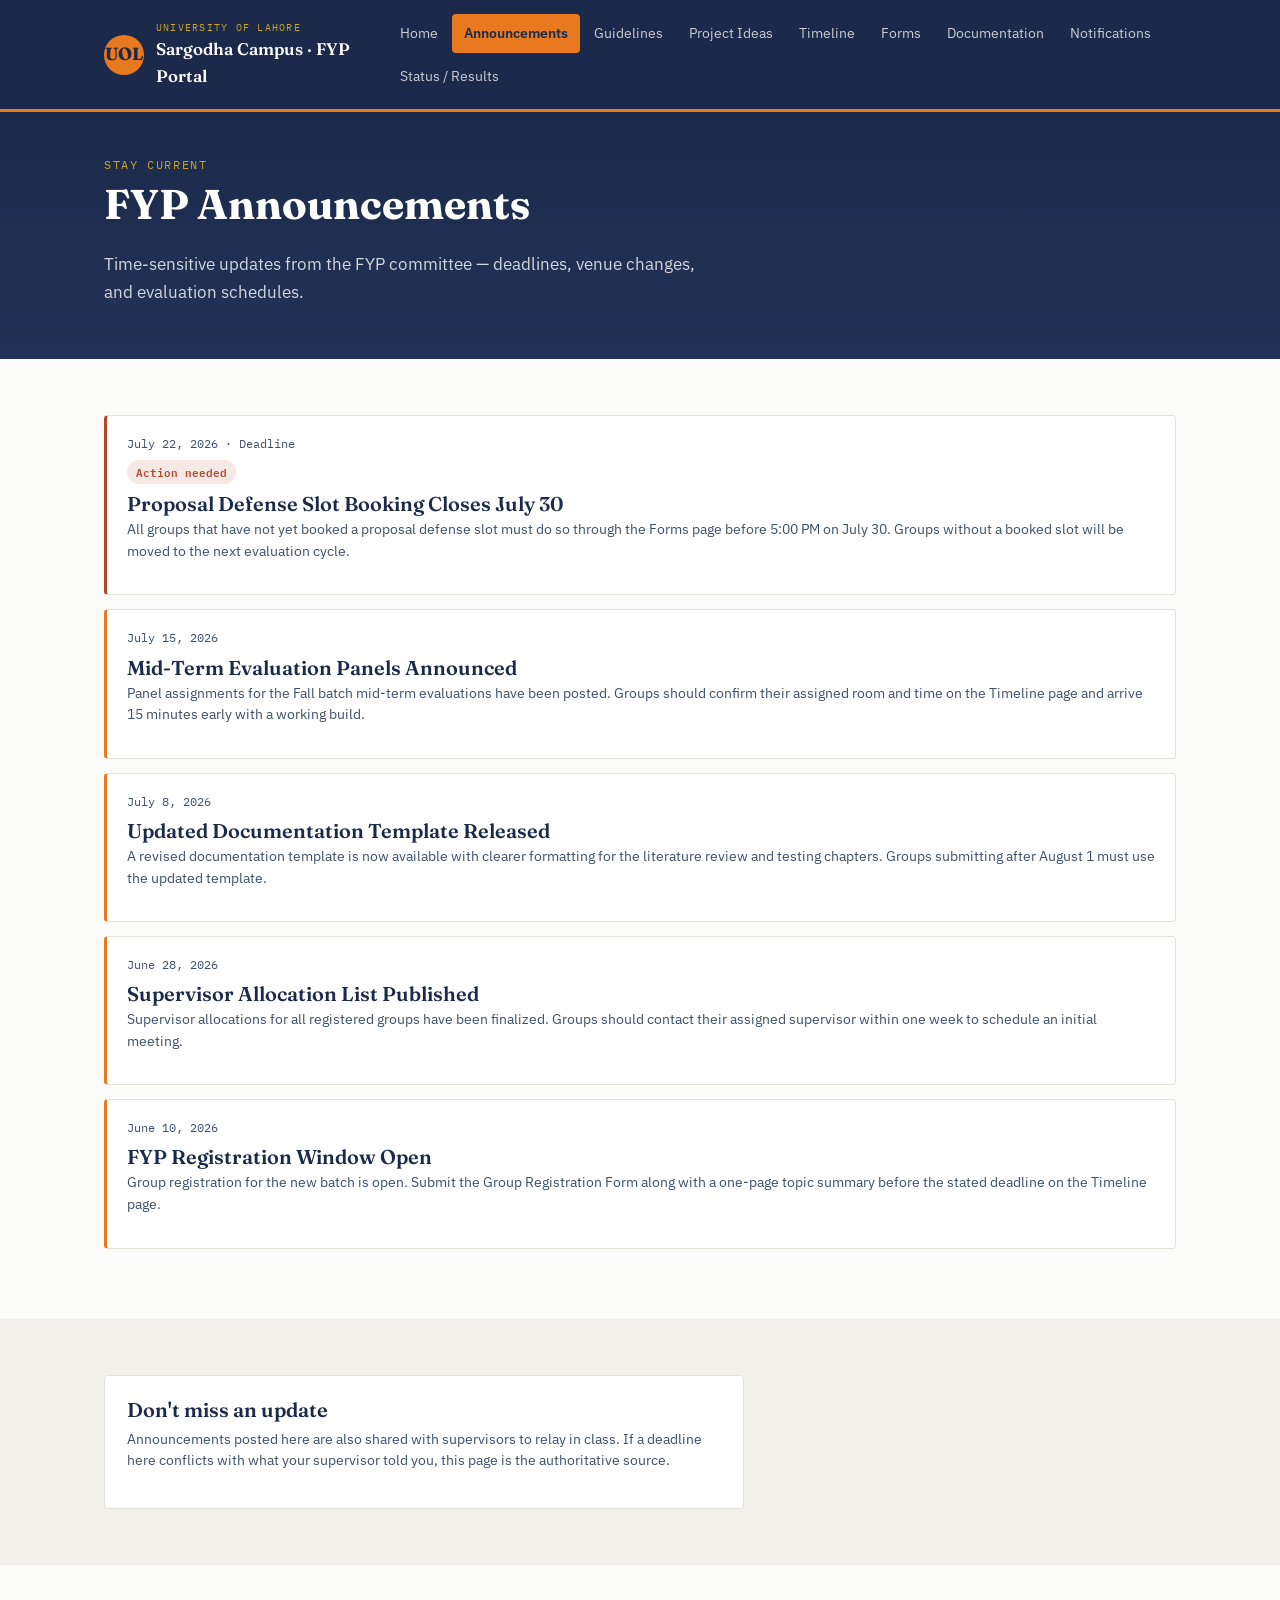
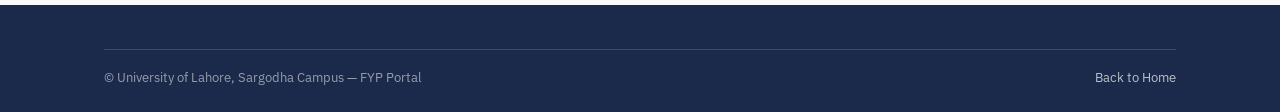
==== announcements.html @ 2bbf0681 "Add files via upload" ====
<!DOCTYPE html>
<html lang="en">
<head>
<meta charset="UTF-8">
<meta name="viewport" content="width=device-width, initial-scale=1.0">
<title>FYP Announcements | UOL Sargodha Campus</title>
<link rel="stylesheet" href="style.css">
</head>
<body>

<header class="site-header">
  <nav class="nav-bar">
    <a href="index.html" class="brand">
      <span class="brand-mark">UOL</span>
      <span class="brand-text">
        <span class="line1">University of Lahore</span>
        <span class="line2">Sargodha Campus · FYP Portal</span>
      </span>
    </a>
    <ul class="nav-links">
      <li><a href="index.html">Home</a></li>
      <li><a href="announcements.html" class="active">Announcements</a></li>
      <li><a href="guidelines.html">Guidelines</a></li>
      <li><a href="project-ideas.html">Project Ideas</a></li>
      <li><a href="timeline.html">Timeline</a></li>
      <li><a href="forms.html">Forms</a></li>
      <li><a href="documentation-template.html">Documentation</a></li>
      <li><a href="notifications.html">Notifications</a></li>
      <li><a href="results.html">Status / Results</a></li>
    </ul>
  </nav>
</header>

<section class="hero" style="padding:44px 0 36px;">
  <div class="container">
    <span class="eyebrow">Stay current</span>
    <h1 style="font-size: clamp(1.9rem, 3.4vw, 2.6rem);">FYP Announcements</h1>
    <p class="lead">Time-sensitive updates from the FYP committee — deadlines, venue changes, and evaluation schedules.</p>
  </div>
</section>

<section class="section">
  <div class="container">

    <div class="notice urgent">
      <span class="date">July 22, 2026 · Deadline</span>
      <span class="badge" style="background:rgba(180,71,42,0.12); color:#B4472A;">Action needed</span>
      <h3 style="margin:8px 0 4px;">Proposal Defense Slot Booking Closes July 30</h3>
      <p class="small-note">All groups that have not yet booked a proposal defense slot must do so through the Forms page before 5:00 PM on July 30. Groups without a booked slot will be moved to the next evaluation cycle.</p>
    </div>

    <div class="notice">
      <span class="date">July 15, 2026</span>
      <h3 style="margin:8px 0 4px;">Mid-Term Evaluation Panels Announced</h3>
      <p class="small-note">Panel assignments for the Fall batch mid-term evaluations have been posted. Groups should confirm their assigned room and time on the Timeline page and arrive 15 minutes early with a working build.</p>
    </div>

    <div class="notice">
      <span class="date">July 8, 2026</span>
      <h3 style="margin:8px 0 4px;">Updated Documentation Template Released</h3>
      <p class="small-note">A revised documentation template is now available with clearer formatting for the literature review and testing chapters. Groups submitting after August 1 must use the updated template.</p>
    </div>

    <div class="notice">
      <span class="date">June 28, 2026</span>
      <h3 style="margin:8px 0 4px;">Supervisor Allocation List Published</h3>
      <p class="small-note">Supervisor allocations for all registered groups have been finalized. Groups should contact their assigned supervisor within one week to schedule an initial meeting.</p>
    </div>

    <div class="notice">
      <span class="date">June 10, 2026</span>
      <h3 style="margin:8px 0 4px;">FYP Registration Window Open</h3>
      <p class="small-note">Group registration for the new batch is open. Submit the Group Registration Form along with a one-page topic summary before the stated deadline on the Timeline page.</p>
    </div>

  </div>
</section>

<section class="section section-alt">
  <div class="container">
    <div class="card" style="max-width:640px;">
      <h3>Don't miss an update</h3>
      <p class="small-note">Announcements posted here are also shared with supervisors to relay in class. If a deadline here conflicts with what your supervisor told you, this page is the authoritative source.</p>
    </div>
  </div>
</section>

<footer class="site-footer">
  <div class="container">
    <div class="footer-bottom">
      <span>&copy; University of Lahore, Sargodha Campus — FYP Portal</span>
      <span><a href="index.html">Back to Home</a></span>
    </div>
  </div>
</footer>

</body>
</html>
---- style.css ----
/* ============================================================
   UOL Sargodha Campus — FYP Portal
   Design tokens: "Citrus Rail" identity
   ============================================================ */

@import url('https://fonts.googleapis.com/css2?family=Fraunces:opsz,wght@9..144,400;9..144,500;9..144,600;9..144,700&family=IBM+Plex+Sans:wght@400;500;600;700&family=IBM+Plex+Mono:wght@400;500&display=swap');

:root{
  --ink:      #1B2A4A;
  --ink-2:    #3D4F6B;
  --paper:    #FBFBF9;
  --paper-2:  #F1F0EA;
  --citrus:   #E8791F;
  --citrus-dark: #C4630F;
  --leaf:     #35603C;
  --gold:     #C9A227;
  --line:     #E4E1D8;
  --white:    #FFFFFF;

  --font-display: "Fraunces", serif;
  --font-body: "IBM Plex Sans", system-ui, sans-serif;
  --font-mono: "IBM Plex Mono", monospace;

  --radius: 4px;
  --max-w: 1120px;
}

*{ box-sizing: border-box; }
html{ scroll-behavior: smooth; }
body{
  margin:0;
  font-family: var(--font-body);
  color: var(--ink);
  background: var(--paper);
  line-height: 1.6;
  -webkit-font-smoothing: antialiased;
}
img{ max-width:100%; display:block; }
a{ color: var(--leaf); text-decoration: none; }
a:hover{ text-decoration: underline; }
a:focus-visible, button:focus-visible{ outline: 2px solid var(--citrus); outline-offset: 2px; }

h1,h2,h3,h4{
  font-family: var(--font-display);
  color: var(--ink);
  margin: 0 0 0.5em 0;
  line-height: 1.15;
  font-weight: 600;
}
h1{ font-size: clamp(2.1rem, 4vw, 3.4rem); font-weight: 700; }
h2{ font-size: clamp(1.5rem, 2.6vw, 2.1rem); }
h3{ font-size: 1.25rem; }
p{ margin: 0 0 1em 0; }

.eyebrow{
  font-family: var(--font-mono);
  font-size: 0.72rem;
  letter-spacing: 0.14em;
  text-transform: uppercase;
  color: var(--citrus-dark);
  display:block;
  margin-bottom: 0.6em;
}

.container{
  max-width: var(--max-w);
  margin: 0 auto;
  padding: 0 24px;
}

/* ---------------- Header / Nav ---------------- */
.site-header{
  background: var(--ink);
  color: var(--paper);
  position: sticky;
  top:0;
  z-index: 50;
  border-bottom: 3px solid var(--citrus);
}
.nav-bar{
  display:flex;
  align-items:center;
  justify-content: space-between;
  padding: 14px 24px;
  max-width: var(--max-w);
  margin: 0 auto;
  gap: 20px;
}
.brand{
  display:flex;
  align-items:center;
  gap: 12px;
  color: var(--white);
}
.brand:hover{ text-decoration:none; }
.brand-mark{
  width: 40px; height:40px;
  border-radius: 50%;
  background: var(--citrus);
  display:flex; align-items:center; justify-content:center;
  font-family: var(--font-display);
  font-weight:700;
  color: var(--ink);
  font-size: 1.1rem;
  flex-shrink:0;
}
.brand-text .line1{
  font-family: var(--font-mono);
  font-size: 0.65rem;
  letter-spacing: 0.12em;
  text-transform: uppercase;
  color: var(--gold);
  display:block;
}
.brand-text .line2{
  font-family: var(--font-display);
  font-weight: 600;
  font-size: 1.05rem;
  color: var(--white);
}
.nav-links{
  display:flex;
  flex-wrap: wrap;
  gap: 4px 2px;
  list-style:none;
  margin:0; padding:0;
  font-size: 0.88rem;
}
.nav-links a{
  color: rgba(251,251,249,0.78);
  padding: 8px 12px;
  border-radius: var(--radius);
  display:inline-block;
}
.nav-links a:hover{
  color: var(--white);
  text-decoration: none;
  background: rgba(255,255,255,0.08);
}
.nav-links a.active{
  color: var(--ink);
  background: var(--citrus);
  font-weight: 600;
}
.nav-toggle{ display:none; }

@media (max-width: 880px){
  .nav-bar{ flex-direction: column; align-items: flex-start; }
  .nav-links{ font-size: 0.82rem; }
}

/* ---------------- Hero ---------------- */
.hero{
  background: linear-gradient(180deg, var(--ink) 0%, #223357 100%);
  color: var(--paper);
  padding: 64px 0 48px;
}
.hero h1{ color: var(--white); max-width: 760px; }
.hero .eyebrow{ color: var(--gold); }
.hero p.lead{
  color: rgba(251,251,249,0.82);
  max-width: 620px;
  font-size: 1.08rem;
}
.hero-actions{ display:flex; gap:12px; flex-wrap:wrap; margin-top: 20px; }

.btn{
  display:inline-block;
  font-family: var(--font-body);
  font-weight: 600;
  font-size: 0.92rem;
  padding: 11px 20px;
  border-radius: var(--radius);
  border: 1px solid transparent;
  cursor:pointer;
}
.btn:hover{ text-decoration:none; }
.btn-citrus{ background: var(--citrus); color: var(--ink); }
.btn-citrus:hover{ background: var(--white); }
.btn-outline{ background: transparent; color: var(--paper); border-color: rgba(251,251,249,0.4); }
.btn-outline:hover{ border-color: var(--white); background: rgba(255,255,255,0.06); }

/* ---------------- Citrus Rail (signature stepper) ---------------- */
.rail-section{ padding: 12px 0 56px; }
.rail{
  display:flex;
  gap: 0;
  position:relative;
  margin-top: 8px;
  overflow-x:auto;
  padding-bottom: 6px;
}
.rail::before{
  content:"";
  position:absolute;
  top: 21px; left: 0; right:0;
  height: 2px;
  background: repeating-linear-gradient(90deg, var(--gold) 0 8px, transparent 8px 14px);
  z-index:0;
}
.rail-stage{
  flex: 1 0 150px;
  position: relative;
  z-index:1;
  padding: 0 14px 0 0;
  text-align:left;
}
.rail-node{
  width: 42px; height:42px;
  border-radius: 50%;
  background: var(--white);
  border: 2px solid var(--citrus);
  display:flex; align-items:center; justify-content:center;
  font-family: var(--font-mono);
  font-weight:600;
  color: var(--citrus-dark);
  margin-bottom: 12px;
}
.rail-stage.done .rail-node{ background: var(--leaf); border-color: var(--leaf); color: var(--white); }
.rail-stage h4{ font-size: 0.95rem; margin-bottom: 4px; color: var(--ink); }
.rail-stage p{ font-size: 0.83rem; color: var(--ink-2); margin:0; }

/* ---------------- Sections / Cards ---------------- */
.section{ padding: 56px 0; }
.section-alt{ background: var(--paper-2); }
.section-head{ max-width: 680px; margin-bottom: 32px; }

.grid{
  display:grid;
  gap: 20px;
  grid-template-columns: repeat(auto-fit, minmax(260px, 1fr));
}
.card{
  background: var(--white);
  border: 1px solid var(--line);
  border-radius: var(--radius);
  padding: 22px;
}
.card h3{ margin-bottom: 8px; }
.card .tag{
  font-family: var(--font-mono);
  font-size: 0.68rem;
  letter-spacing: 0.08em;
  text-transform: uppercase;
  color: var(--leaf);
  background: rgba(53,96,60,0.08);
  padding: 3px 8px;
  border-radius: 3px;
  display:inline-block;
  margin-bottom: 10px;
}

/* ---------------- Announcement list ---------------- */
.notice{
  border-left: 3px solid var(--citrus);
  background: var(--white);
  border: 1px solid var(--line);
  border-left-width: 3px;
  border-left-color: var(--citrus);
  padding: 18px 20px;
  margin-bottom: 14px;
  border-radius: var(--radius);
}
.notice .date{
  font-family: var(--font-mono);
  font-size: 0.75rem;
  color: var(--ink-2);
  display:block;
  margin-bottom: 6px;
}
.notice.urgent{ border-left-color: #B4472A; }
.notice.urgent .tag{ color:#B4472A; background: rgba(180,71,42,0.08); }

/* ---------------- Table ---------------- */
table{ width:100%; border-collapse: collapse; background: var(--white); }
th, td{
  text-align:left;
  padding: 12px 14px;
  border-bottom: 1px solid var(--line);
  font-size: 0.92rem;
}
th{
  font-family: var(--font-mono);
  font-size: 0.72rem;
  letter-spacing: 0.08em;
  text-transform: uppercase;
  color: var(--ink-2);
  background: var(--paper-2);
}
.table-wrap{ border: 1px solid var(--line); border-radius: var(--radius); overflow: hidden; overflow-x:auto; }

/* ---------------- Forms list ---------------- */
.doc-row{
  display:flex;
  align-items:center;
  justify-content:space-between;
  gap: 16px;
  padding: 16px 20px;
  background: var(--white);
  border: 1px solid var(--line);
  border-radius: var(--radius);
  margin-bottom: 10px;
}
.doc-row .doc-name{ font-weight:600; }
.doc-row .doc-meta{ font-family: var(--font-mono); font-size: 0.75rem; color: var(--ink-2); }

/* ---------------- Footer ---------------- */
.site-footer{
  background: var(--ink);
  color: rgba(251,251,249,0.75);
  padding: 44px 0 24px;
  margin-top: 40px;
}
.footer-grid{
  display:grid;
  grid-template-columns: 1.4fr 1fr 1fr;
  gap: 32px;
  margin-bottom: 28px;
}
.site-footer h4{ color: var(--white); font-size: 0.95rem; margin-bottom: 12px; }
.site-footer a{ color: rgba(251,251,249,0.72); }
.site-footer a:hover{ color: var(--citrus); }
.site-footer ul{ list-style:none; padding:0; margin:0; }
.site-footer li{ margin-bottom: 8px; font-size: 0.9rem; }
.footer-bottom{
  border-top: 1px solid rgba(251,251,249,0.15);
  padding-top: 18px;
  font-size: 0.8rem;
  display:flex;
  justify-content:space-between;
  flex-wrap:wrap;
  gap: 8px;
  color: rgba(251,251,249,0.55);
}
@media (max-width: 760px){
  .footer-grid{ grid-template-columns: 1fr; }
}

/* ---------------- Utility ---------------- */
.mt-0{ margin-top:0; }
.small-note{ font-size: 0.85rem; color: var(--ink-2); }
.badge{
  display:inline-block;
  font-family: var(--font-mono);
  font-size: 0.7rem;
  padding: 3px 9px;
  border-radius: 999px;
  background: rgba(232,121,31,0.12);
  color: var(--citrus-dark);
  font-weight:600;
}
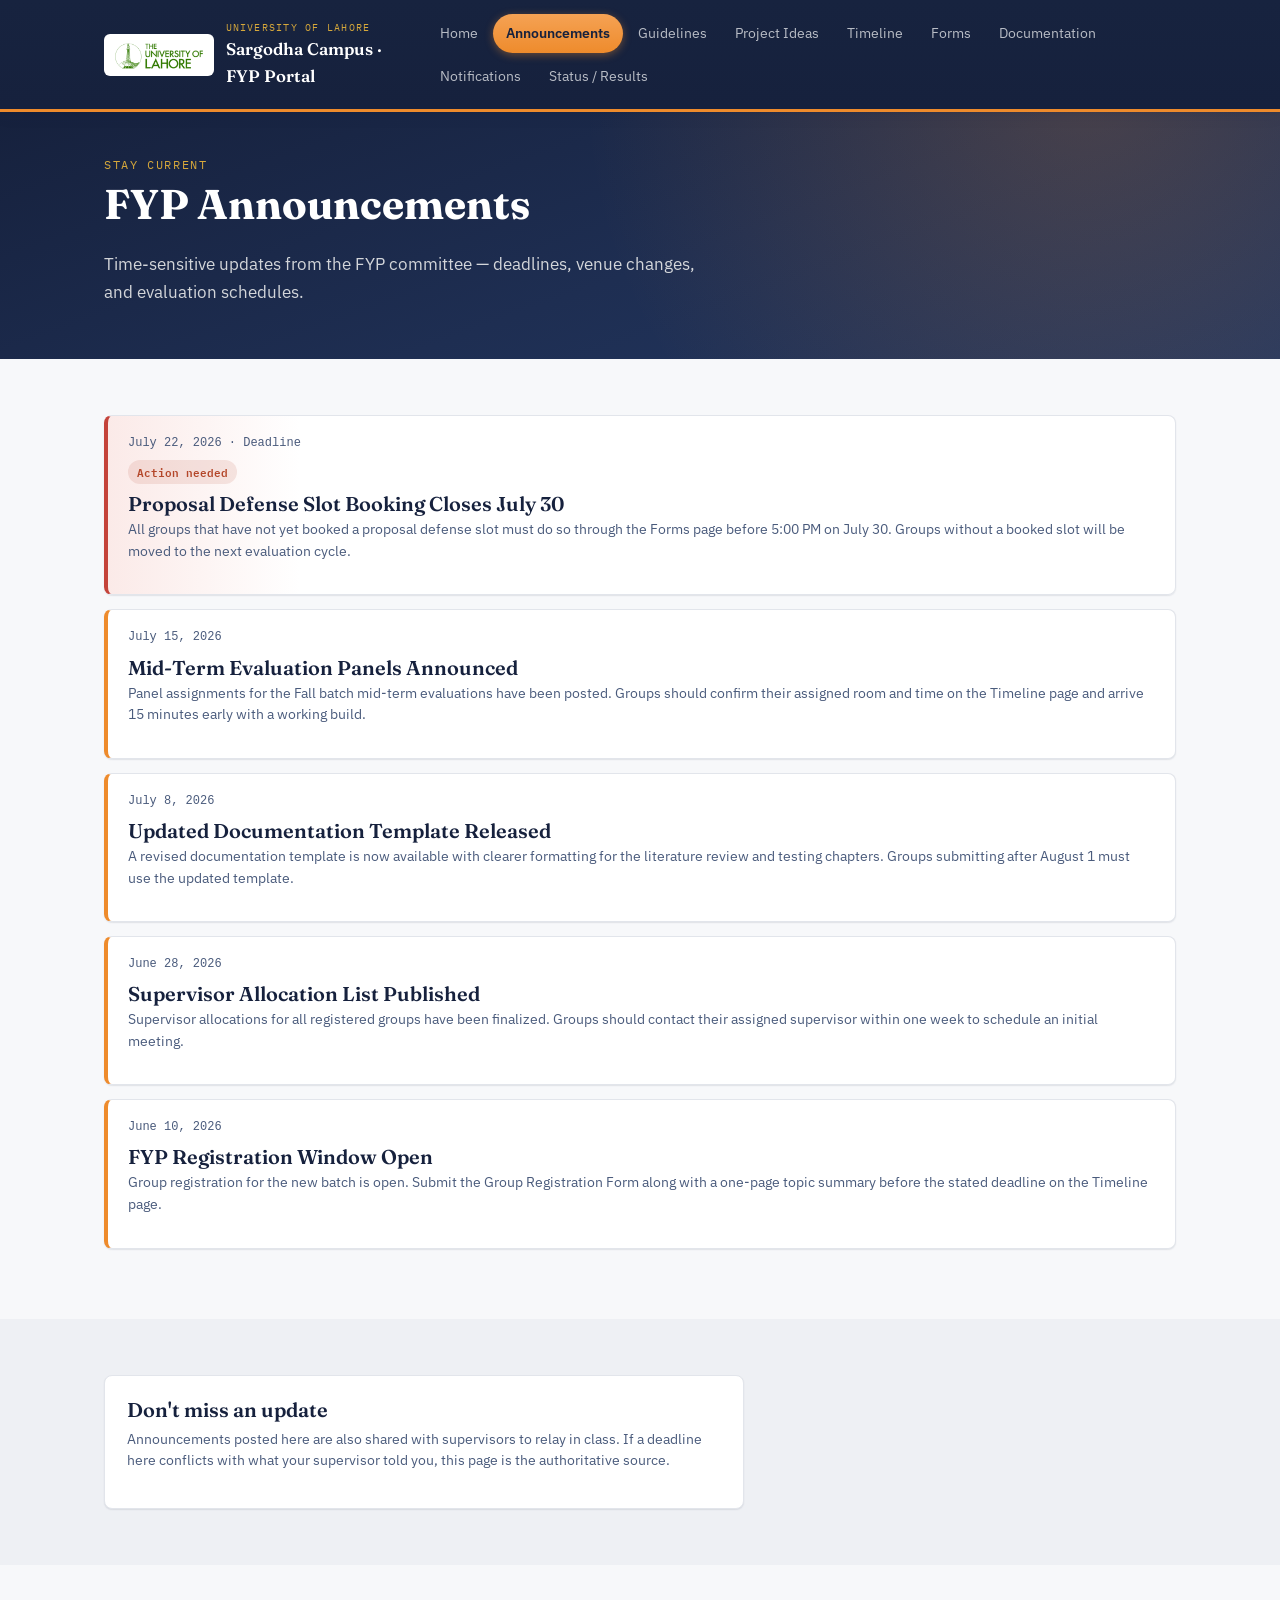
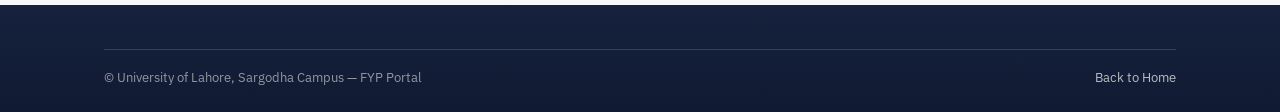
==== commit cad349f8: "Add files via upload" ====
--- a/announcements.html
+++ b/announcements.html
@@ -4,6 +4,7 @@
 <meta charset="UTF-8">
 <meta name="viewport" content="width=device-width, initial-scale=1.0">
 <title>FYP Announcements | UOL Sargodha Campus</title>
+<link rel="icon" type="image/png" href="uol-logo.png">
 <link rel="stylesheet" href="style.css">
 </head>
 <body>
@@ -11,7 +12,7 @@
 <header class="site-header">
   <nav class="nav-bar">
     <a href="index.html" class="brand">
-      <span class="brand-mark">UOL</span>
+      <img src="uol-logo.png" alt="University of Lahore logo" class="brand-logo">
       <span class="brand-text">
         <span class="line1">University of Lahore</span>
         <span class="line2">Sargodha Campus · FYP Portal</span>
--- a/style.css
+++ b/style.css
@@ -6,23 +6,35 @@
 @import url('https://fonts.googleapis.com/css2?family=Fraunces:opsz,wght@9..144,400;9..144,500;9..144,600;9..144,700&family=IBM+Plex+Sans:wght@400;500;600;700&family=IBM+Plex+Mono:wght@400;500&display=swap');
 
 :root{
-  --ink:      #1B2A4A;
-  --ink-2:    #3D4F6B;
-  --paper:    #FBFBF9;
-  --paper-2:  #F1F0EA;
-  --citrus:   #E8791F;
+  --ink:      #16213D;
+  --ink-2:    #4A5B7C;
+  --ink-soft: #7C8AA6;
+  --paper:    #F7F8FA;
+  --paper-2:  #EEF0F4;
+  --citrus:   #EE8B2C;
   --citrus-dark: #C4630F;
-  --leaf:     #35603C;
-  --gold:     #C9A227;
-  --line:     #E4E1D8;
+  --citrus-light: #FDF0E1;
+  --leaf:     #2E7D4F;
+  --leaf-light: #E4F3EA;
+  --gold:     #D6A83B;
+  --red:      #C4433A;
+  --red-light: #FBEAE8;
+  --blue:     #3866C9;
+  --blue-light:#EAF0FD;
+  --line:     #E2E5EB;
   --white:    #FFFFFF;
 
   --font-display: "Fraunces", serif;
   --font-body: "IBM Plex Sans", system-ui, sans-serif;
   --font-mono: "IBM Plex Mono", monospace;
 
-  --radius: 4px;
+  --radius: 8px;
+  --radius-sm: 5px;
   --max-w: 1120px;
+
+  --shadow-sm: 0 1px 2px rgba(22,33,61,0.06), 0 1px 1px rgba(22,33,61,0.04);
+  --shadow-md: 0 4px 14px rgba(22,33,61,0.08), 0 2px 4px rgba(22,33,61,0.05);
+  --shadow-lg: 0 12px 32px rgba(22,33,61,0.14), 0 4px 10px rgba(22,33,61,0.08);
 }
 
 *{ box-sizing: border-box; }
@@ -70,12 +82,13 @@
 
 /* ---------------- Header / Nav ---------------- */
 .site-header{
-  background: var(--ink);
+  background: linear-gradient(180deg, #17233F 0%, #16213D 100%);
   color: var(--paper);
   position: sticky;
   top:0;
   z-index: 50;
   border-bottom: 3px solid var(--citrus);
+  box-shadow: var(--shadow-md);
 }
 .nav-bar{
   display:flex;
@@ -93,16 +106,13 @@
   color: var(--white);
 }
 .brand:hover{ text-decoration:none; }
-.brand-mark{
-  width: 40px; height:40px;
-  border-radius: 50%;
-  background: var(--citrus);
-  display:flex; align-items:center; justify-content:center;
-  font-family: var(--font-display);
-  font-weight:700;
-  color: var(--ink);
-  font-size: 1.1rem;
+.brand-logo{
+  height: 42px;
+  width: auto;
   flex-shrink:0;
+  background: var(--white);
+  border-radius: 6px;
+  padding: 4px 8px;
 }
 .brand-text .line1{
   font-family: var(--font-mono);
@@ -127,20 +137,22 @@
   font-size: 0.88rem;
 }
 .nav-links a{
-  color: rgba(251,251,249,0.78);
-  padding: 8px 12px;
-  border-radius: var(--radius);
-  display:inline-block;
+  color: rgba(247,248,250,0.72);
+  padding: 8px 13px;
+  border-radius: 999px;
+  display:inline-block;
+  transition: background 0.15s ease, color 0.15s ease, box-shadow 0.15s ease;
 }
 .nav-links a:hover{
   color: var(--white);
   text-decoration: none;
-  background: rgba(255,255,255,0.08);
+  background: rgba(255,255,255,0.09);
 }
 .nav-links a.active{
   color: var(--ink);
-  background: var(--citrus);
-  font-weight: 600;
+  background: linear-gradient(180deg, #F5A254, var(--citrus));
+  font-weight: 600;
+  box-shadow: 0 2px 8px rgba(238,139,44,0.4);
 }
 .nav-toggle{ display:none; }
 
@@ -151,7 +163,9 @@
 
 /* ---------------- Hero ---------------- */
 .hero{
-  background: linear-gradient(180deg, var(--ink) 0%, #223357 100%);
+  background:
+    radial-gradient(circle at 85% -10%, rgba(238,139,44,0.20), transparent 45%),
+    linear-gradient(160deg, #16213D 0%, #1E2E52 55%, #223761 100%);
   color: var(--paper);
   padding: 64px 0 48px;
 }
@@ -169,16 +183,17 @@
   font-family: var(--font-body);
   font-weight: 600;
   font-size: 0.92rem;
-  padding: 11px 20px;
-  border-radius: var(--radius);
+  padding: 11px 22px;
+  border-radius: var(--radius-sm);
   border: 1px solid transparent;
   cursor:pointer;
-}
-.btn:hover{ text-decoration:none; }
-.btn-citrus{ background: var(--citrus); color: var(--ink); }
-.btn-citrus:hover{ background: var(--white); }
-.btn-outline{ background: transparent; color: var(--paper); border-color: rgba(251,251,249,0.4); }
-.btn-outline:hover{ border-color: var(--white); background: rgba(255,255,255,0.06); }
+  transition: transform 0.12s ease, box-shadow 0.12s ease, background 0.12s ease;
+}
+.btn:hover{ text-decoration:none; transform: translateY(-1px); }
+.btn-citrus{ background: linear-gradient(180deg, #F5A254, var(--citrus)); color: #2B1500; box-shadow: 0 4px 12px rgba(238,139,44,0.35); }
+.btn-citrus:hover{ box-shadow: 0 6px 18px rgba(238,139,44,0.45); }
+.btn-outline{ background: rgba(255,255,255,0.04); color: var(--paper); border-color: rgba(247,248,250,0.35); }
+.btn-outline:hover{ border-color: var(--white); background: rgba(255,255,255,0.1); }
 
 /* ---------------- Citrus Rail (signature stepper) ---------------- */
 .rail-section{ padding: 12px 0 56px; }
@@ -215,8 +230,9 @@
   font-weight:600;
   color: var(--citrus-dark);
   margin-bottom: 12px;
-}
-.rail-stage.done .rail-node{ background: var(--leaf); border-color: var(--leaf); color: var(--white); }
+  box-shadow: var(--shadow-sm);
+}
+.rail-stage.done .rail-node{ background: linear-gradient(180deg, #3E9463, var(--leaf)); border-color: var(--leaf); color: var(--white); box-shadow: 0 3px 10px rgba(46,125,79,0.35); }
 .rail-stage h4{ font-size: 0.95rem; margin-bottom: 4px; color: var(--ink); }
 .rail-stage p{ font-size: 0.83rem; color: var(--ink-2); margin:0; }
 
@@ -235,6 +251,13 @@
   border: 1px solid var(--line);
   border-radius: var(--radius);
   padding: 22px;
+  box-shadow: var(--shadow-sm);
+  transition: box-shadow 0.15s ease, transform 0.15s ease, border-color 0.15s ease;
+}
+.card:hover{
+  box-shadow: var(--shadow-md);
+  transform: translateY(-2px);
+  border-color: #D3D8E2;
 }
 .card h3{ margin-bottom: 8px; }
 .card .tag{
@@ -243,23 +266,23 @@
   letter-spacing: 0.08em;
   text-transform: uppercase;
   color: var(--leaf);
-  background: rgba(53,96,60,0.08);
-  padding: 3px 8px;
-  border-radius: 3px;
+  background: var(--leaf-light);
+  padding: 3px 9px;
+  border-radius: 999px;
   display:inline-block;
   margin-bottom: 10px;
+  font-weight: 600;
 }
 
 /* ---------------- Announcement list ---------------- */
 .notice{
-  border-left: 3px solid var(--citrus);
   background: var(--white);
   border: 1px solid var(--line);
-  border-left-width: 3px;
-  border-left-color: var(--citrus);
+  border-left: 4px solid var(--citrus);
   padding: 18px 20px;
   margin-bottom: 14px;
   border-radius: var(--radius);
+  box-shadow: var(--shadow-sm);
 }
 .notice .date{
   font-family: var(--font-mono);
@@ -267,15 +290,31 @@
   color: var(--ink-2);
   display:block;
   margin-bottom: 6px;
-}
-.notice.urgent{ border-left-color: #B4472A; }
-.notice.urgent .tag{ color:#B4472A; background: rgba(180,71,42,0.08); }
+  font-weight: 500;
+}
+.notice.urgent{ border-left-color: var(--red); background: linear-gradient(90deg, var(--red-light), var(--white) 18%); }
+.notice.urgent .tag{ color: var(--red); background: rgba(196,67,58,0.1); }
+
+/* ---------------- Status badges ---------------- */
+.status{
+  display:inline-block;
+  font-family: var(--font-mono);
+  font-size: 0.72rem;
+  font-weight: 600;
+  letter-spacing: 0.03em;
+  padding: 3px 10px;
+  border-radius: 999px;
+}
+.status-passed, .status-closed, .status-done{ background: var(--leaf-light); color: var(--leaf); }
+.status-pending, .status-progress, .status-upcoming{ background: var(--citrus-light); color: var(--citrus-dark); }
+.status-scheduled, .status-open, .status-awaiting{ background: var(--blue-light); color: var(--blue); }
+.status-late, .status-overdue{ background: var(--red-light); color: var(--red); }
 
 /* ---------------- Table ---------------- */
 table{ width:100%; border-collapse: collapse; background: var(--white); }
 th, td{
   text-align:left;
-  padding: 12px 14px;
+  padding: 13px 16px;
   border-bottom: 1px solid var(--line);
   font-size: 0.92rem;
 }
@@ -286,8 +325,12 @@
   text-transform: uppercase;
   color: var(--ink-2);
   background: var(--paper-2);
-}
-.table-wrap{ border: 1px solid var(--line); border-radius: var(--radius); overflow: hidden; overflow-x:auto; }
+  border-bottom: 1px solid #D8DCE4;
+}
+tbody tr{ transition: background 0.12s ease; }
+tbody tr:hover{ background: var(--paper-2); }
+tbody tr:last-child td{ border-bottom: none; }
+.table-wrap{ border: 1px solid var(--line); border-radius: var(--radius); overflow: hidden; overflow-x:auto; box-shadow: var(--shadow-sm); }
 
 /* ---------------- Forms list ---------------- */
 .doc-row{
@@ -300,14 +343,17 @@
   border: 1px solid var(--line);
   border-radius: var(--radius);
   margin-bottom: 10px;
-}
+  box-shadow: var(--shadow-sm);
+  transition: box-shadow 0.15s ease;
+}
+.doc-row:hover{ box-shadow: var(--shadow-md); }
 .doc-row .doc-name{ font-weight:600; }
 .doc-row .doc-meta{ font-family: var(--font-mono); font-size: 0.75rem; color: var(--ink-2); }
 
 /* ---------------- Footer ---------------- */
 .site-footer{
-  background: var(--ink);
-  color: rgba(251,251,249,0.75);
+  background: linear-gradient(180deg, #16213D 0%, #101A32 100%);
+  color: rgba(247,248,250,0.72);
   padding: 44px 0 24px;
   margin-top: 40px;
 }
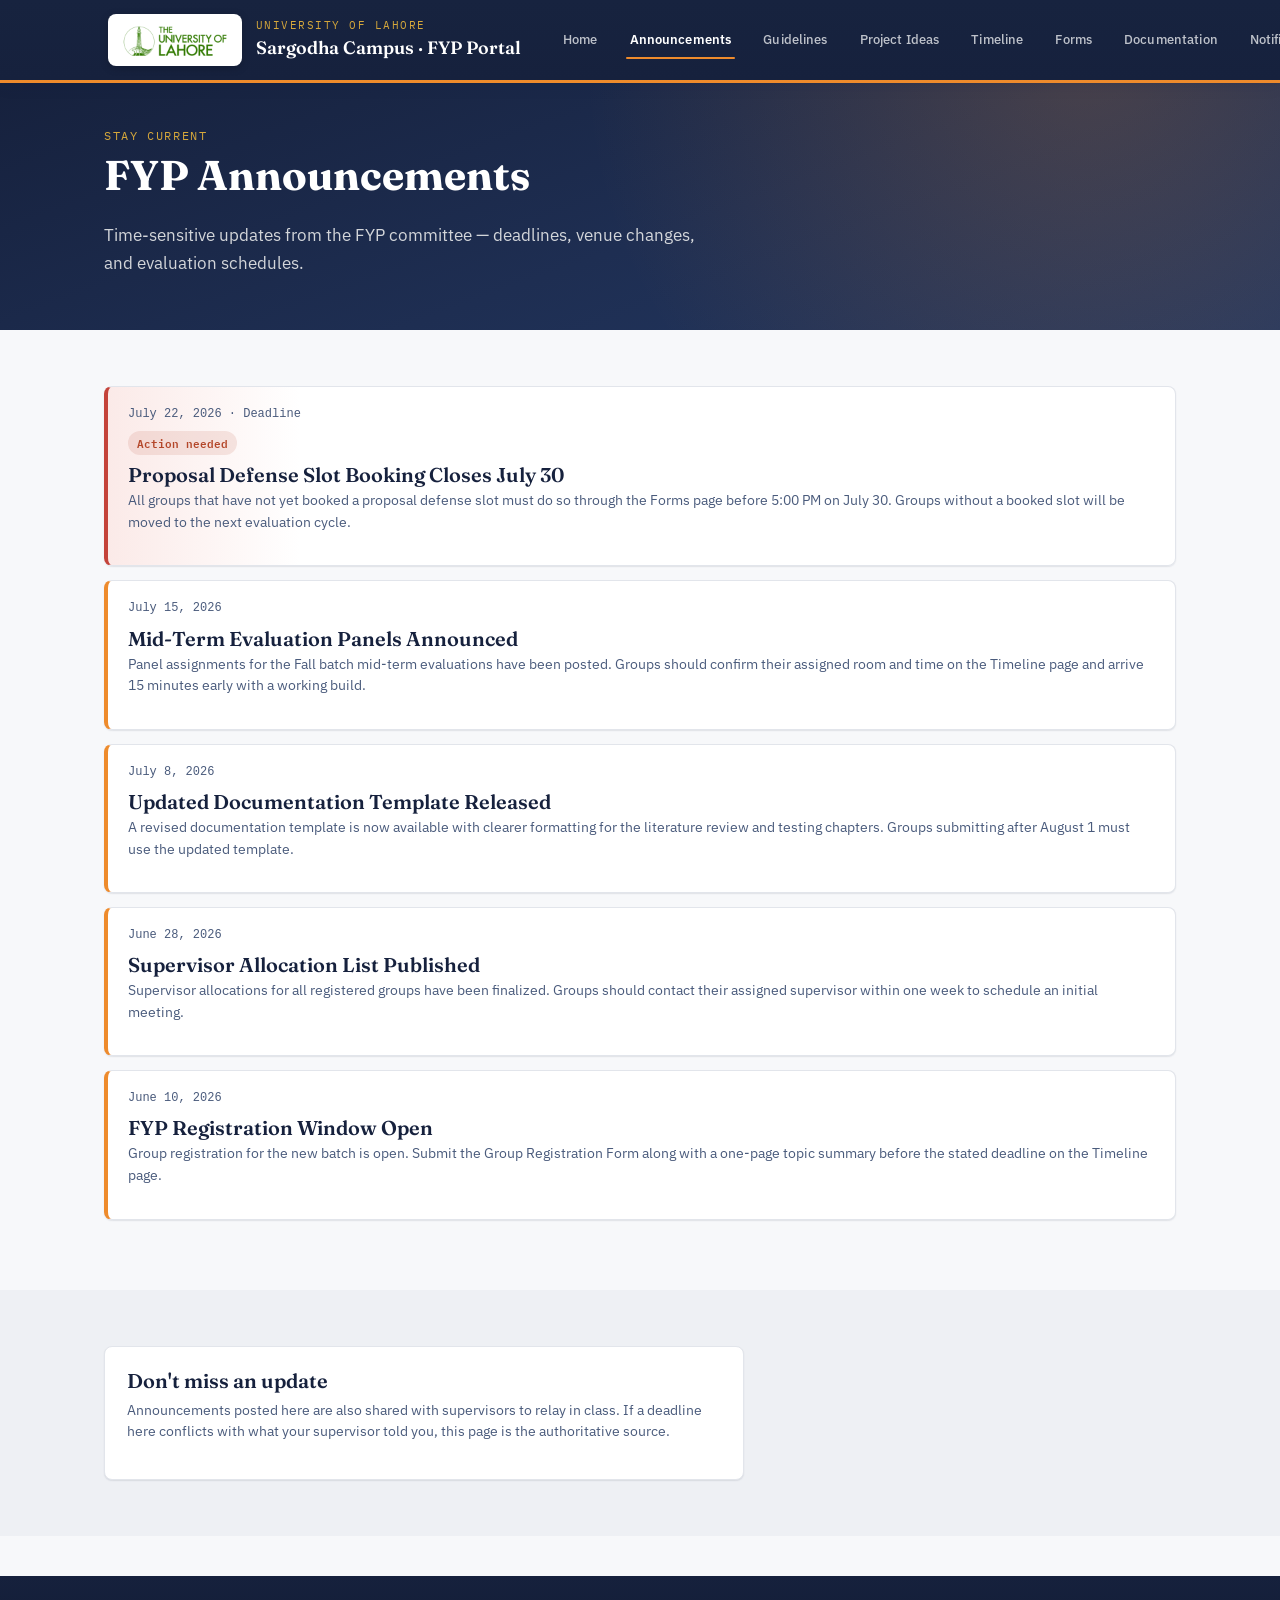
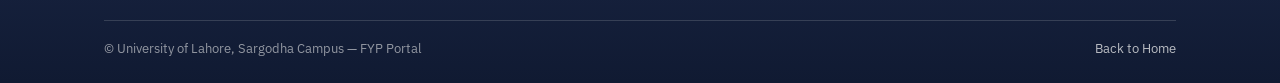
==== commit 94f4abc7: "Add files via upload" ====
--- a/announcements.html
+++ b/announcements.html
@@ -18,6 +18,7 @@
         <span class="line2">Sargodha Campus · FYP Portal</span>
       </span>
     </a>
+    <button class="nav-toggle" aria-label="Toggle menu"><span></span></button>
     <ul class="nav-links">
       <li><a href="index.html">Home</a></li>
       <li><a href="announcements.html" class="active">Announcements</a></li>
@@ -95,5 +96,6 @@
   </div>
 </footer>
 
+<script src="script.js"></script>
 </body>
 </html>
--- a/style.css
+++ b/style.css
@@ -94,71 +94,131 @@
   display:flex;
   align-items:center;
   justify-content: space-between;
-  padding: 14px 24px;
+  padding: 14px 28px;
   max-width: var(--max-w);
   margin: 0 auto;
-  gap: 20px;
+  gap: 28px;
+  min-height: 68px;
 }
 .brand{
   display:flex;
   align-items:center;
-  gap: 12px;
+  gap: 14px;
   color: var(--white);
+  flex-shrink: 0;
 }
 .brand:hover{ text-decoration:none; }
 .brand-logo{
-  height: 42px;
+  height: 52px;
   width: auto;
   flex-shrink:0;
   background: var(--white);
-  border-radius: 6px;
-  padding: 4px 8px;
-}
+  border-radius: 8px;
+  padding: 6px 12px;
+  box-shadow: 0 2px 8px rgba(0,0,0,0.18);
+}
+.brand-text{ display:flex; flex-direction: column; }
 .brand-text .line1{
   font-family: var(--font-mono);
-  font-size: 0.65rem;
-  letter-spacing: 0.12em;
+  font-size: 0.66rem;
+  letter-spacing: 0.14em;
   text-transform: uppercase;
   color: var(--gold);
   display:block;
+  white-space: nowrap;
 }
 .brand-text .line2{
   font-family: var(--font-display);
   font-weight: 600;
-  font-size: 1.05rem;
+  font-size: 1.12rem;
   color: var(--white);
-}
+  white-space: nowrap;
+}
+
+.nav-toggle{
+  display:none;
+  background: rgba(255,255,255,0.08);
+  border: 1px solid rgba(255,255,255,0.18);
+  border-radius: var(--radius-sm);
+  width: 42px; height: 38px;
+  cursor: pointer;
+  flex-shrink:0;
+  align-items:center;
+  justify-content:center;
+}
+.nav-toggle span, .nav-toggle::before, .nav-toggle::after{
+  content:"";
+  display:block;
+  width: 20px; height: 2px;
+  background: var(--white);
+  border-radius: 2px;
+  position: relative;
+}
+.nav-toggle span{ margin: 5px 0; }
+
 .nav-links{
   display:flex;
-  flex-wrap: wrap;
-  gap: 4px 2px;
+  align-items:center;
+  gap: 4px;
   list-style:none;
   margin:0; padding:0;
-  font-size: 0.88rem;
-}
+  font-size: 0.83rem;
+  flex-wrap: nowrap;
+}
+.nav-links li{ position:relative; }
 .nav-links a{
-  color: rgba(247,248,250,0.72);
-  padding: 8px 13px;
-  border-radius: 999px;
+  color: rgba(247,248,250,0.75);
+  padding: 10px 4px;
   display:inline-block;
-  transition: background 0.15s ease, color 0.15s ease, box-shadow 0.15s ease;
+  white-space: nowrap;
+  font-weight: 500;
+  letter-spacing: 0.01em;
+  text-decoration: none;
+  position: relative;
+  transition: color 0.15s ease;
+}
+.nav-links li{ margin: 0 10px; }
+.nav-links a::after{
+  content:"";
+  position:absolute;
+  left:0; right:0; bottom: 2px;
+  height: 2px;
+  background: var(--citrus);
+  border-radius: 2px;
+  transform: scaleX(0);
+  transform-origin: center;
+  transition: transform 0.2s ease;
 }
 .nav-links a:hover{
   color: var(--white);
-  text-decoration: none;
-  background: rgba(255,255,255,0.09);
-}
+}
+.nav-links a:hover::after{ transform: scaleX(1); }
 .nav-links a.active{
-  color: var(--ink);
-  background: linear-gradient(180deg, #F5A254, var(--citrus));
-  font-weight: 600;
-  box-shadow: 0 2px 8px rgba(238,139,44,0.4);
-}
-.nav-toggle{ display:none; }
-
-@media (max-width: 880px){
-  .nav-bar{ flex-direction: column; align-items: flex-start; }
-  .nav-links{ font-size: 0.82rem; }
+  color: var(--white);
+  font-weight: 600;
+}
+.nav-links a.active::after{ transform: scaleX(1); }
+
+@media (max-width: 980px){
+  .nav-toggle{ display:flex; }
+  .nav-links{
+    display:none;
+    position: absolute;
+    top: 100%;
+    left:0; right:0;
+    background: #16213D;
+    flex-direction: column;
+    align-items: stretch;
+    padding: 8px 16px 16px;
+    box-shadow: var(--shadow-lg);
+    border-top: 1px solid rgba(255,255,255,0.08);
+  }
+  .nav-links.open{ display:flex; }
+  .nav-links li{ margin: 0; width:100%; }
+  .nav-links a{ padding: 12px 6px; width:100%; }
+  .nav-links a::after{ display:none; }
+  .nav-links a.active{ color: var(--citrus); }
+  .nav-bar{ position: relative; flex-wrap: wrap; }
 }
 
 /* ---------------- Hero ---------------- */
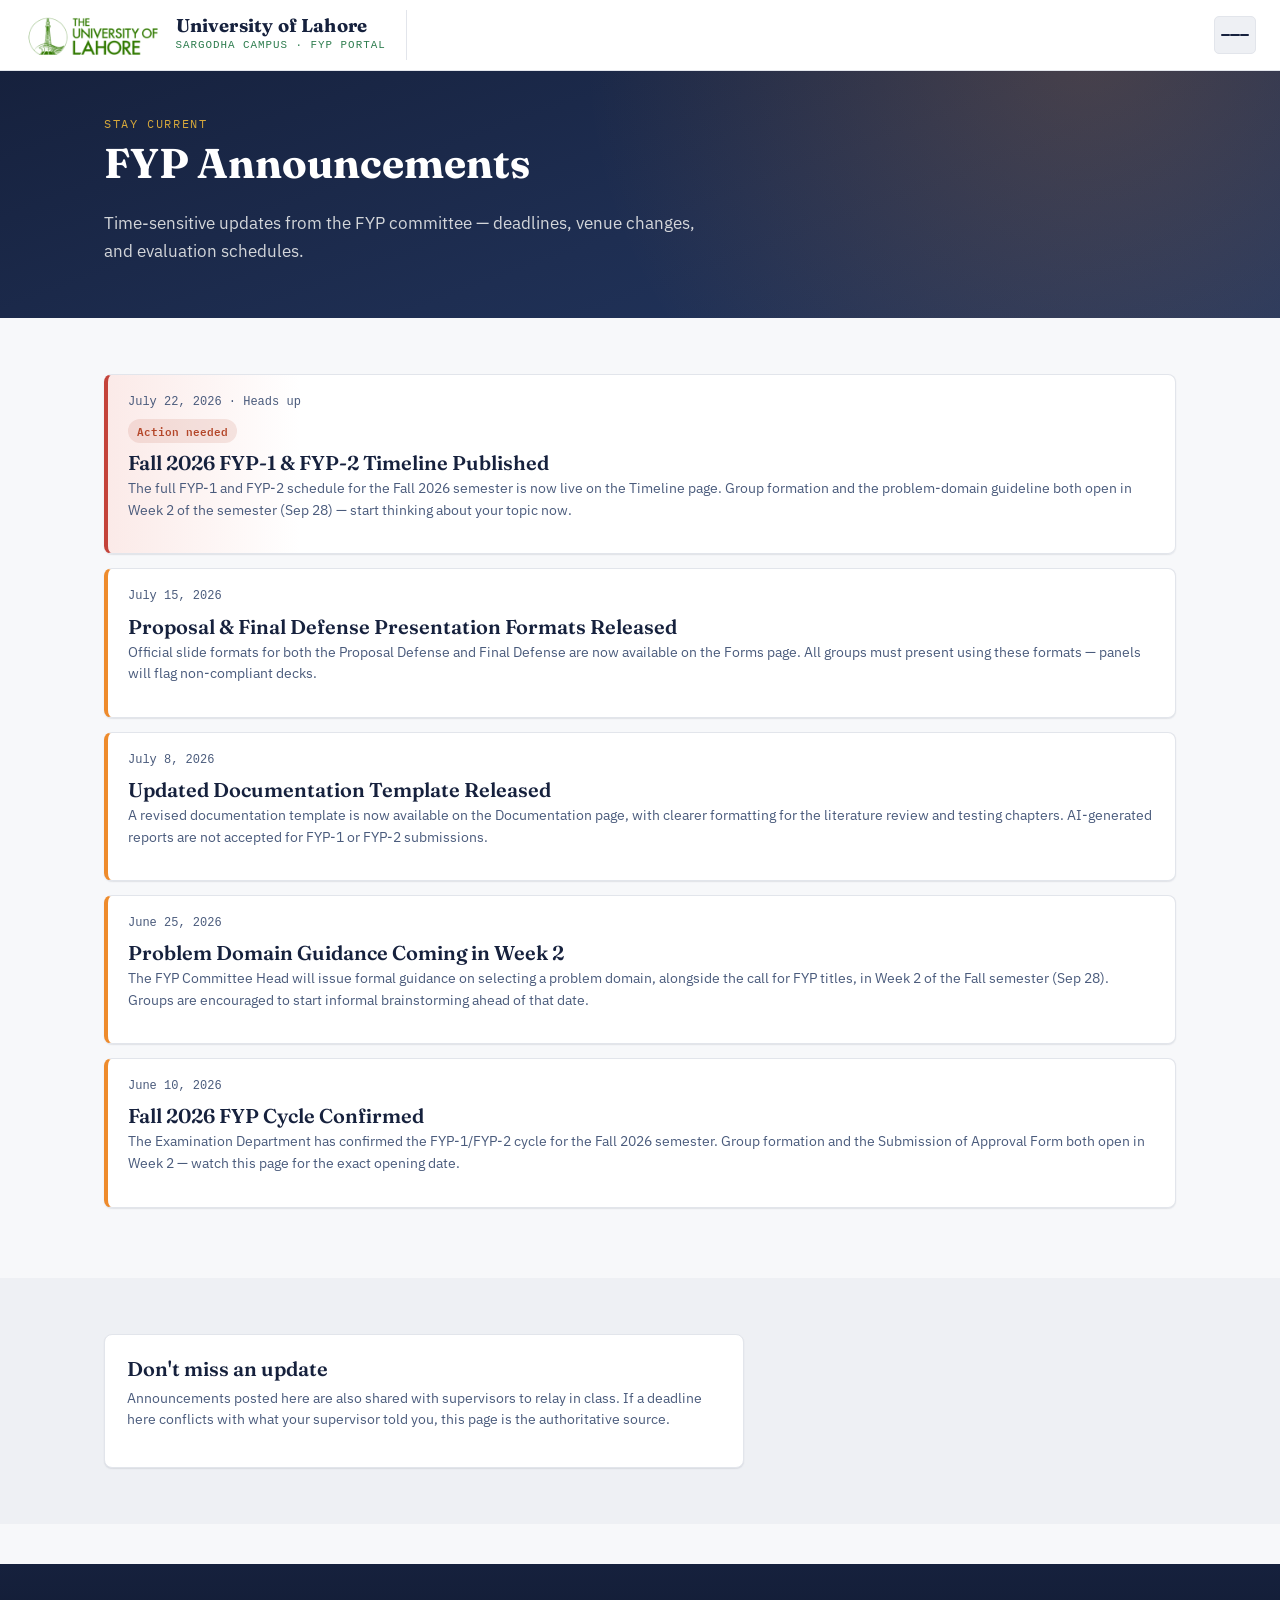
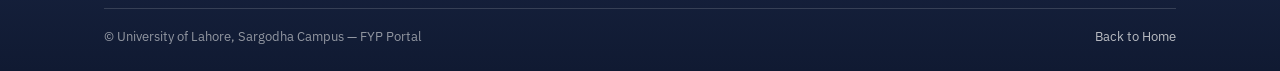
==== commit 0fd91dfd: "Add files via upload" ====
--- a/announcements.html
+++ b/announcements.html
@@ -45,34 +45,34 @@
   <div class="container">
 
     <div class="notice urgent">
-      <span class="date">July 22, 2026 · Deadline</span>
+      <span class="date">July 22, 2026 · Heads up</span>
       <span class="badge" style="background:rgba(180,71,42,0.12); color:#B4472A;">Action needed</span>
-      <h3 style="margin:8px 0 4px;">Proposal Defense Slot Booking Closes July 30</h3>
-      <p class="small-note">All groups that have not yet booked a proposal defense slot must do so through the Forms page before 5:00 PM on July 30. Groups without a booked slot will be moved to the next evaluation cycle.</p>
+      <h3 style="margin:8px 0 4px;">Fall 2026 FYP-1 &amp; FYP-2 Timeline Published</h3>
+      <p class="small-note">The full FYP-1 and FYP-2 schedule for the Fall 2026 semester is now live on the Timeline page. Group formation and the problem-domain guideline both open in Week 2 of the semester (Sep 28) — start thinking about your topic now.</p>
     </div>
 
     <div class="notice">
       <span class="date">July 15, 2026</span>
-      <h3 style="margin:8px 0 4px;">Mid-Term Evaluation Panels Announced</h3>
-      <p class="small-note">Panel assignments for the Fall batch mid-term evaluations have been posted. Groups should confirm their assigned room and time on the Timeline page and arrive 15 minutes early with a working build.</p>
+      <h3 style="margin:8px 0 4px;">Proposal &amp; Final Defense Presentation Formats Released</h3>
+      <p class="small-note">Official slide formats for both the Proposal Defense and Final Defense are now available on the Forms page. All groups must present using these formats — panels will flag non-compliant decks.</p>
     </div>
 
     <div class="notice">
       <span class="date">July 8, 2026</span>
       <h3 style="margin:8px 0 4px;">Updated Documentation Template Released</h3>
-      <p class="small-note">A revised documentation template is now available with clearer formatting for the literature review and testing chapters. Groups submitting after August 1 must use the updated template.</p>
+      <p class="small-note">A revised documentation template is now available on the Documentation page, with clearer formatting for the literature review and testing chapters. AI-generated reports are not accepted for FYP-1 or FYP-2 submissions.</p>
     </div>
 
     <div class="notice">
-      <span class="date">June 28, 2026</span>
-      <h3 style="margin:8px 0 4px;">Supervisor Allocation List Published</h3>
-      <p class="small-note">Supervisor allocations for all registered groups have been finalized. Groups should contact their assigned supervisor within one week to schedule an initial meeting.</p>
+      <span class="date">June 25, 2026</span>
+      <h3 style="margin:8px 0 4px;">Problem Domain Guidance Coming in Week 2</h3>
+      <p class="small-note">The FYP Committee Head will issue formal guidance on selecting a problem domain, alongside the call for FYP titles, in Week 2 of the Fall semester (Sep 28). Groups are encouraged to start informal brainstorming ahead of that date.</p>
     </div>
 
     <div class="notice">
       <span class="date">June 10, 2026</span>
-      <h3 style="margin:8px 0 4px;">FYP Registration Window Open</h3>
-      <p class="small-note">Group registration for the new batch is open. Submit the Group Registration Form along with a one-page topic summary before the stated deadline on the Timeline page.</p>
+      <h3 style="margin:8px 0 4px;">Fall 2026 FYP Cycle Confirmed</h3>
+      <p class="small-note">The Examination Department has confirmed the FYP-1/FYP-2 cycle for the Fall 2026 semester. Group formation and the Submission of Approval Form both open in Week 2 — watch this page for the exact opening date.</p>
     </div>
 
   </div>
--- a/style.css
+++ b/style.css
@@ -31,6 +31,7 @@
   --radius: 8px;
   --radius-sm: 5px;
   --max-w: 1120px;
+  --nav-max-w: 1400px;
 
   --shadow-sm: 0 1px 2px rgba(22,33,61,0.06), 0 1px 1px rgba(22,33,61,0.04);
   --shadow-md: 0 4px 14px rgba(22,33,61,0.08), 0 2px 4px rgba(22,33,61,0.05);
@@ -38,7 +39,7 @@
 }
 
 *{ box-sizing: border-box; }
-html{ scroll-behavior: smooth; }
+html{ scroll-behavior: smooth; overflow-x: hidden; }
 body{
   margin:0;
   font-family: var(--font-body);
@@ -46,6 +47,7 @@
   background: var(--paper);
   line-height: 1.6;
   -webkit-font-smoothing: antialiased;
+  max-width: 100vw;
 }
 img{ max-width:100%; display:block; }
 a{ color: var(--leaf); text-decoration: none; }
@@ -82,63 +84,66 @@
 
 /* ---------------- Header / Nav ---------------- */
 .site-header{
-  background: linear-gradient(180deg, #17233F 0%, #16213D 100%);
-  color: var(--paper);
+  background: var(--white);
+  color: var(--ink);
   position: sticky;
   top:0;
   z-index: 50;
-  border-bottom: 3px solid var(--citrus);
-  box-shadow: var(--shadow-md);
+  border-bottom: 1px solid var(--line);
+  box-shadow: 0 1px 0 rgba(22,33,61,0.02);
 }
 .nav-bar{
   display:flex;
   align-items:center;
   justify-content: space-between;
-  padding: 14px 28px;
-  max-width: var(--max-w);
+  padding: 10px 24px;
+  max-width: var(--nav-max-w);
   margin: 0 auto;
-  gap: 28px;
+  gap: 20px;
   min-height: 68px;
 }
 .brand{
   display:flex;
   align-items:center;
   gap: 14px;
-  color: var(--white);
+  color: var(--ink);
   flex-shrink: 0;
+  padding-right: 20px;
+  border-right: 1px solid var(--line);
 }
 .brand:hover{ text-decoration:none; }
 .brand-logo{
-  height: 52px;
+  height: 50px;
   width: auto;
   flex-shrink:0;
-  background: var(--white);
-  border-radius: 8px;
-  padding: 6px 12px;
-  box-shadow: 0 2px 8px rgba(0,0,0,0.18);
+  background: transparent;
+  border-radius: 0;
+  padding: 0;
 }
 .brand-text{ display:flex; flex-direction: column; }
 .brand-text .line1{
-  font-family: var(--font-mono);
-  font-size: 0.66rem;
-  letter-spacing: 0.14em;
+  font-family: var(--font-display);
+  font-weight: 700;
+  font-size: 1.16rem;
+  color: var(--ink);
+  letter-spacing: 0.01em;
+  white-space: nowrap;
+  line-height: 1.2;
+}
+.brand-text .line2{
+  font-family: var(--font-mono);
+  font-weight: 500;
+  font-size: 0.68rem;
+  letter-spacing: 0.09em;
   text-transform: uppercase;
-  color: var(--gold);
-  display:block;
-  white-space: nowrap;
-}
-.brand-text .line2{
-  font-family: var(--font-display);
-  font-weight: 600;
-  font-size: 1.12rem;
-  color: var(--white);
+  color: var(--leaf);
   white-space: nowrap;
 }
 
 .nav-toggle{
   display:none;
-  background: rgba(255,255,255,0.08);
-  border: 1px solid rgba(255,255,255,0.18);
+  background: var(--paper-2);
+  border: 1px solid var(--line);
   border-radius: var(--radius-sm);
   width: 42px; height: 38px;
   cursor: pointer;
@@ -150,7 +155,7 @@
   content:"";
   display:block;
   width: 20px; height: 2px;
-  background: var(--white);
+  background: var(--ink);
   border-radius: 2px;
   position: relative;
 }
@@ -159,66 +164,66 @@
 .nav-links{
   display:flex;
   align-items:center;
-  gap: 4px;
+  gap: 2px;
   list-style:none;
   margin:0; padding:0;
-  font-size: 0.83rem;
+  font-size: 0.82rem;
   flex-wrap: nowrap;
-}
-.nav-links li{ position:relative; }
+  flex: 1;
+}
+.nav-links li{ position:relative; margin: 0; }
 .nav-links a{
-  color: rgba(247,248,250,0.75);
-  padding: 10px 4px;
-  display:inline-block;
+  color: var(--ink-2);
+  padding: 9px 13px;
+  display:inline-flex;
+  align-items:center;
   white-space: nowrap;
   font-weight: 500;
   letter-spacing: 0.01em;
   text-decoration: none;
   position: relative;
-  transition: color 0.15s ease;
-}
-.nav-links li{ margin: 0 10px; }
-.nav-links a::after{
-  content:"";
-  position:absolute;
-  left:0; right:0; bottom: 2px;
-  height: 2px;
-  background: var(--citrus);
-  border-radius: 2px;
-  transform: scaleX(0);
-  transform-origin: center;
-  transition: transform 0.2s ease;
+  border-radius: 999px;
+  transition: color 0.15s ease, background 0.15s ease;
 }
 .nav-links a:hover{
-  color: var(--white);
-}
-.nav-links a:hover::after{ transform: scaleX(1); }
+  color: var(--ink);
+  background: var(--paper-2);
+  text-decoration: none;
+}
 .nav-links a.active{
-  color: var(--white);
+  color: var(--leaf);
   font-weight: 600;
-}
-.nav-links a.active::after{ transform: scaleX(1); }
-
-@media (max-width: 980px){
+  background: var(--leaf-light);
+}
+
+@media (max-width: 1400px){
   .nav-toggle{ display:flex; }
   .nav-links{
     display:none;
     position: absolute;
     top: 100%;
     left:0; right:0;
-    background: #16213D;
+    background: var(--white);
     flex-direction: column;
     align-items: stretch;
-    padding: 8px 16px 16px;
+    padding: 10px 16px 18px;
     box-shadow: var(--shadow-lg);
-    border-top: 1px solid rgba(255,255,255,0.08);
+    border-top: 1px solid var(--line);
+    gap: 2px;
   }
   .nav-links.open{ display:flex; }
   .nav-links li{ margin: 0; width:100%; }
-  .nav-links a{ padding: 12px 6px; width:100%; }
-  .nav-links a::after{ display:none; }
-  .nav-links a.active{ color: var(--citrus); }
+  .nav-links a{ padding: 12px 14px; width:100%; border-radius: var(--radius-sm); }
+  .nav-links a.active{ color: var(--leaf); }
   .nav-bar{ position: relative; flex-wrap: wrap; }
+}
+
+@media (max-width: 420px){
+  .brand{ gap: 10px; padding-right: 10px; border-right: none; min-width:0; flex-shrink: 1; }
+  .brand-logo{ height: 44px; }
+  .brand-text{ min-width:0; }
+  .brand-text .line1{ font-size: 1.02rem; white-space: normal; }
+  .brand-text .line2{ font-size: 0.6rem; white-space: normal; }
 }
 
 /* ---------------- Hero ---------------- */
@@ -304,7 +309,12 @@
 .grid{
   display:grid;
   gap: 20px;
-  grid-template-columns: repeat(auto-fit, minmax(260px, 1fr));
+  grid-template-columns: repeat(auto-fit, minmax(min(260px, 100%), 1fr));
+}
+.grid-wide{ grid-template-columns: repeat(auto-fit, minmax(min(300px, 100%), 1fr)); }
+.location-grid{ grid-template-columns: 1.3fr 1fr; }
+@media (max-width: 720px){
+  .location-grid{ grid-template-columns: 1fr; }
 }
 .card{
   background: var(--white);
@@ -409,6 +419,10 @@
 .doc-row:hover{ box-shadow: var(--shadow-md); }
 .doc-row .doc-name{ font-weight:600; }
 .doc-row .doc-meta{ font-family: var(--font-mono); font-size: 0.75rem; color: var(--ink-2); }
+@media (max-width: 360px){
+  .doc-row{ flex-direction: column; align-items: stretch; }
+  .doc-row .btn{ text-align:center; }
+}
 
 /* ---------------- Footer ---------------- */
 .site-footer{
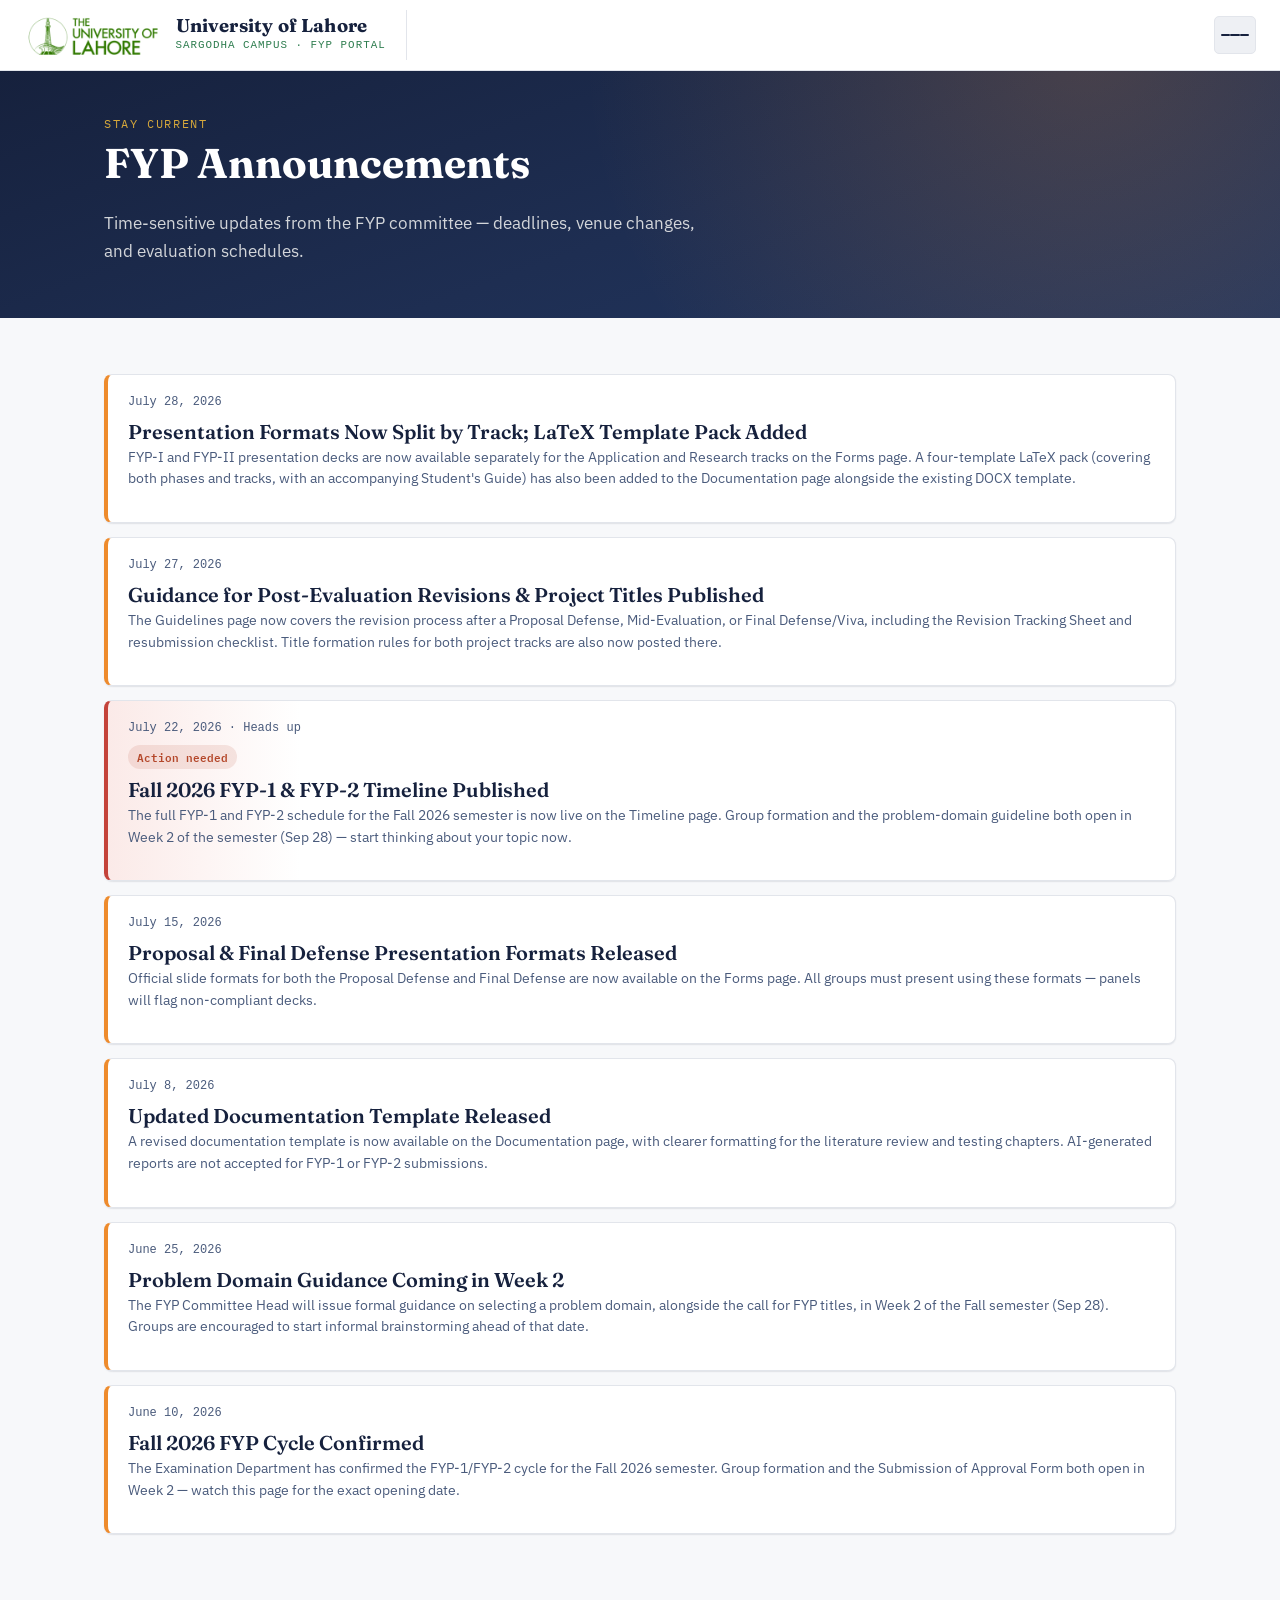
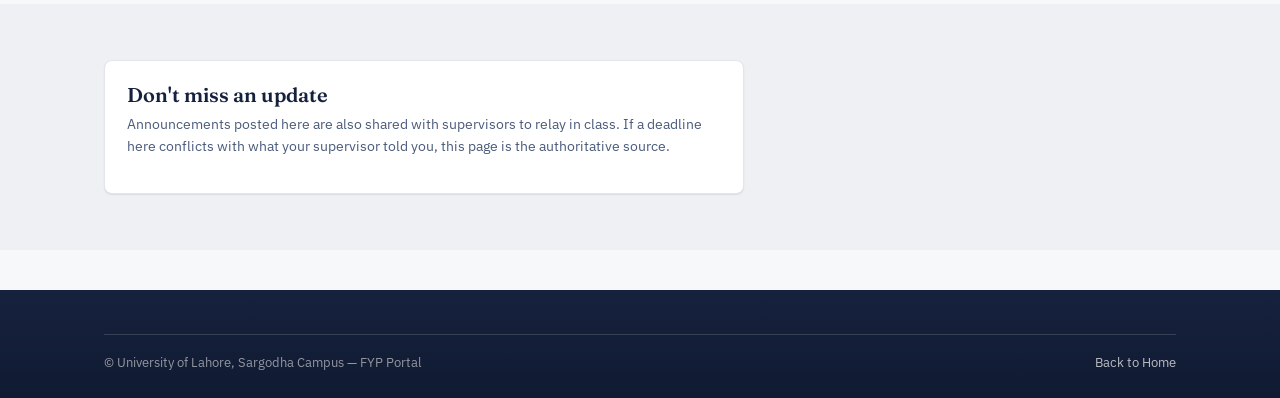
==== commit a884ac6a: "Add files via upload" ====
--- a/announcements.html
+++ b/announcements.html
@@ -43,6 +43,18 @@
 
 <section class="section">
   <div class="container">
+
+    <div class="notice">
+      <span class="date">July 28, 2026</span>
+      <h3 style="margin:8px 0 4px;">Presentation Formats Now Split by Track; LaTeX Template Pack Added</h3>
+      <p class="small-note">FYP-I and FYP-II presentation decks are now available separately for the Application and Research tracks on the Forms page. A four-template LaTeX pack (covering both phases and tracks, with an accompanying Student's Guide) has also been added to the Documentation page alongside the existing DOCX template.</p>
+    </div>
+
+    <div class="notice">
+      <span class="date">July 27, 2026</span>
+      <h3 style="margin:8px 0 4px;">Guidance for Post-Evaluation Revisions &amp; Project Titles Published</h3>
+      <p class="small-note">The Guidelines page now covers the revision process after a Proposal Defense, Mid-Evaluation, or Final Defense/Viva, including the Revision Tracking Sheet and resubmission checklist. Title formation rules for both project tracks are also now posted there.</p>
+    </div>
 
     <div class="notice urgent">
       <span class="date">July 22, 2026 · Heads up</span>
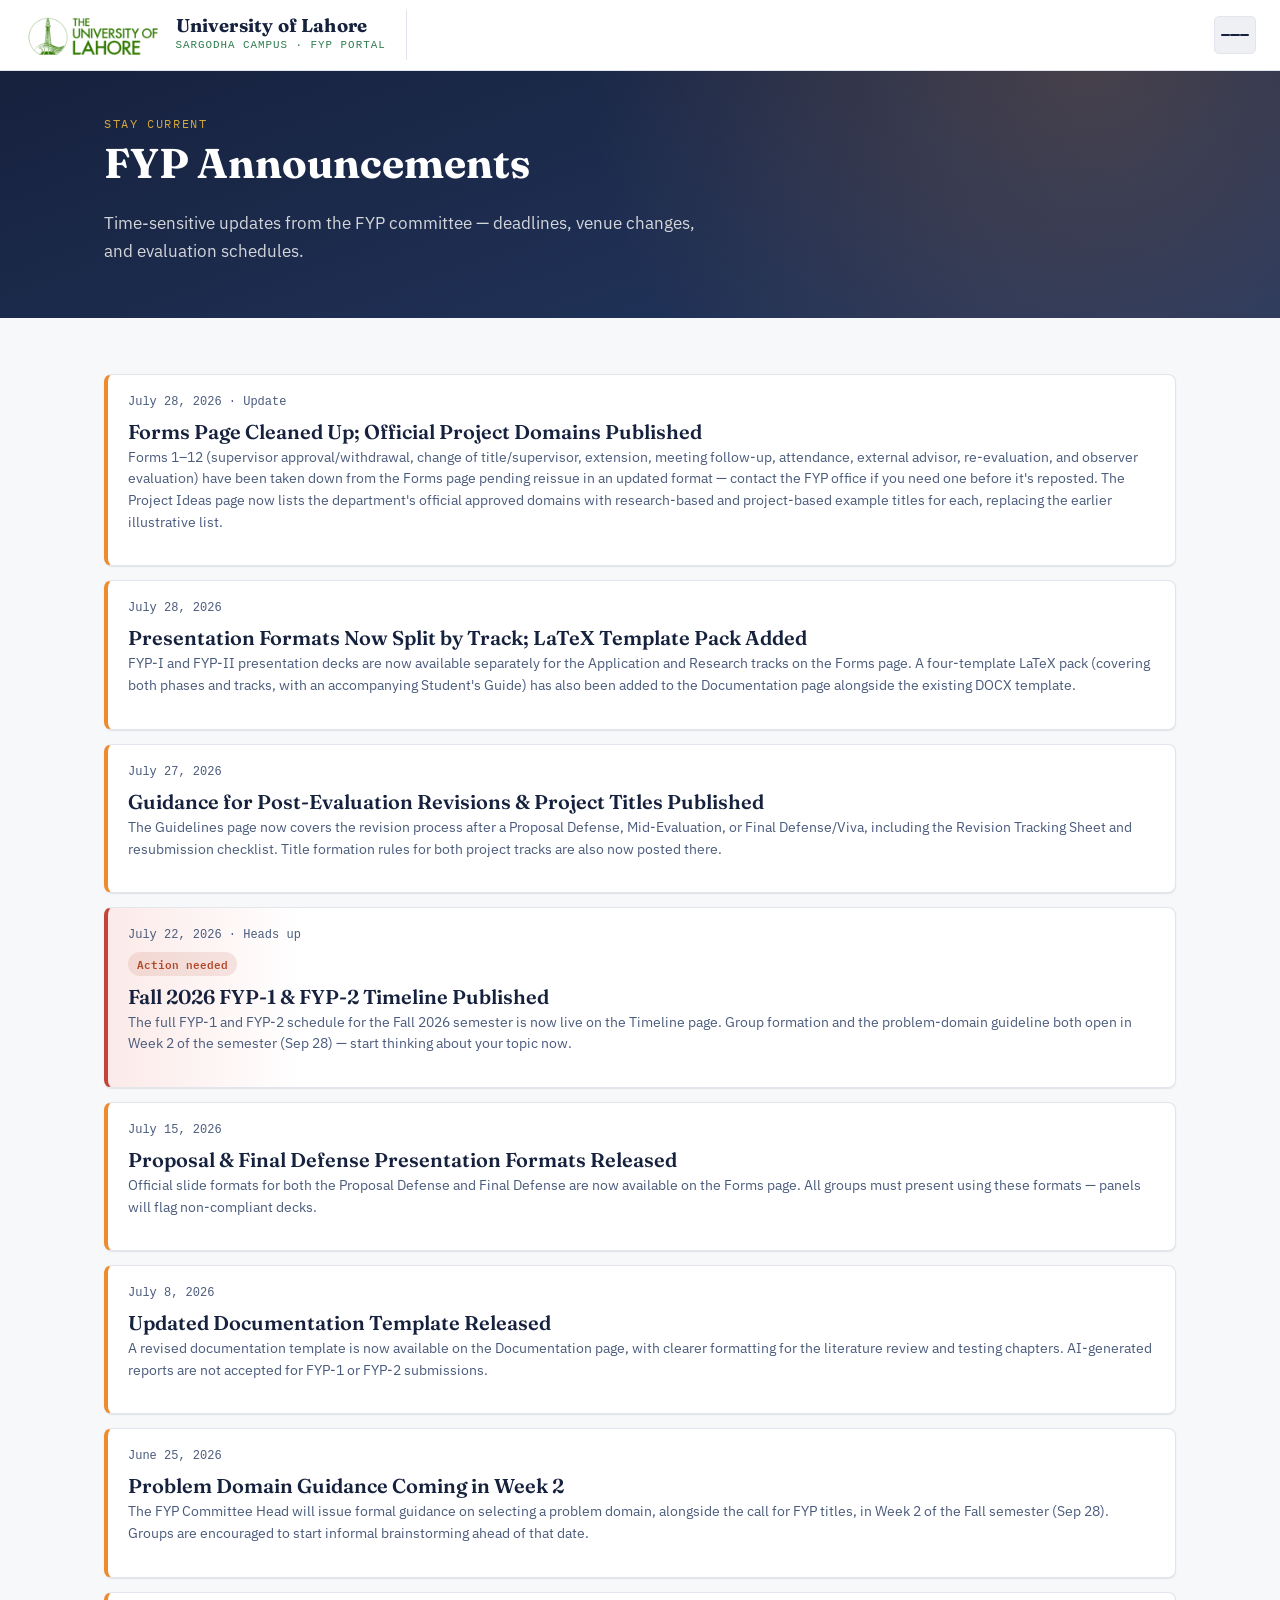
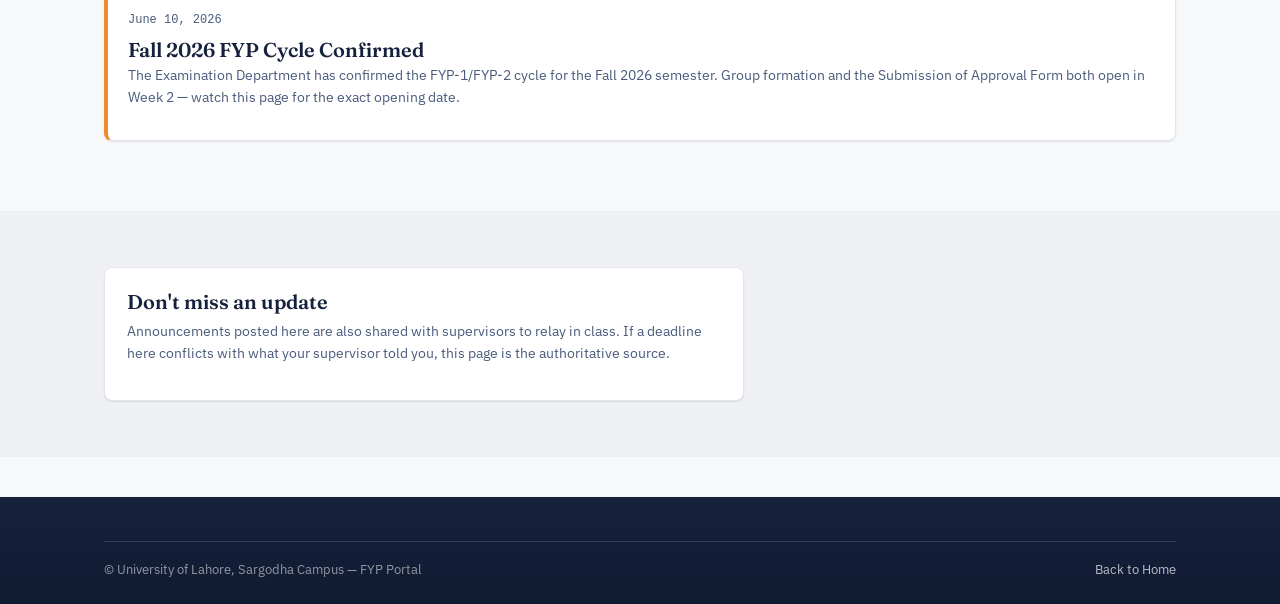
==== commit a366e51a: "Add files via upload" ====
--- a/announcements.html
+++ b/announcements.html
@@ -43,6 +43,12 @@
 
 <section class="section">
   <div class="container">
+
+    <div class="notice">
+      <span class="date">July 28, 2026 · Update</span>
+      <h3 style="margin:8px 0 4px;">Forms Page Cleaned Up; Official Project Domains Published</h3>
+      <p class="small-note">Forms 1&ndash;12 (supervisor approval/withdrawal, change of title/supervisor, extension, meeting follow-up, attendance, external advisor, re-evaluation, and observer evaluation) have been taken down from the Forms page pending reissue in an updated format &mdash; contact the FYP office if you need one before it's reposted. The Project Ideas page now lists the department's official approved domains with research-based and project-based example titles for each, replacing the earlier illustrative list.</p>
+    </div>
 
     <div class="notice">
       <span class="date">July 28, 2026</span>
